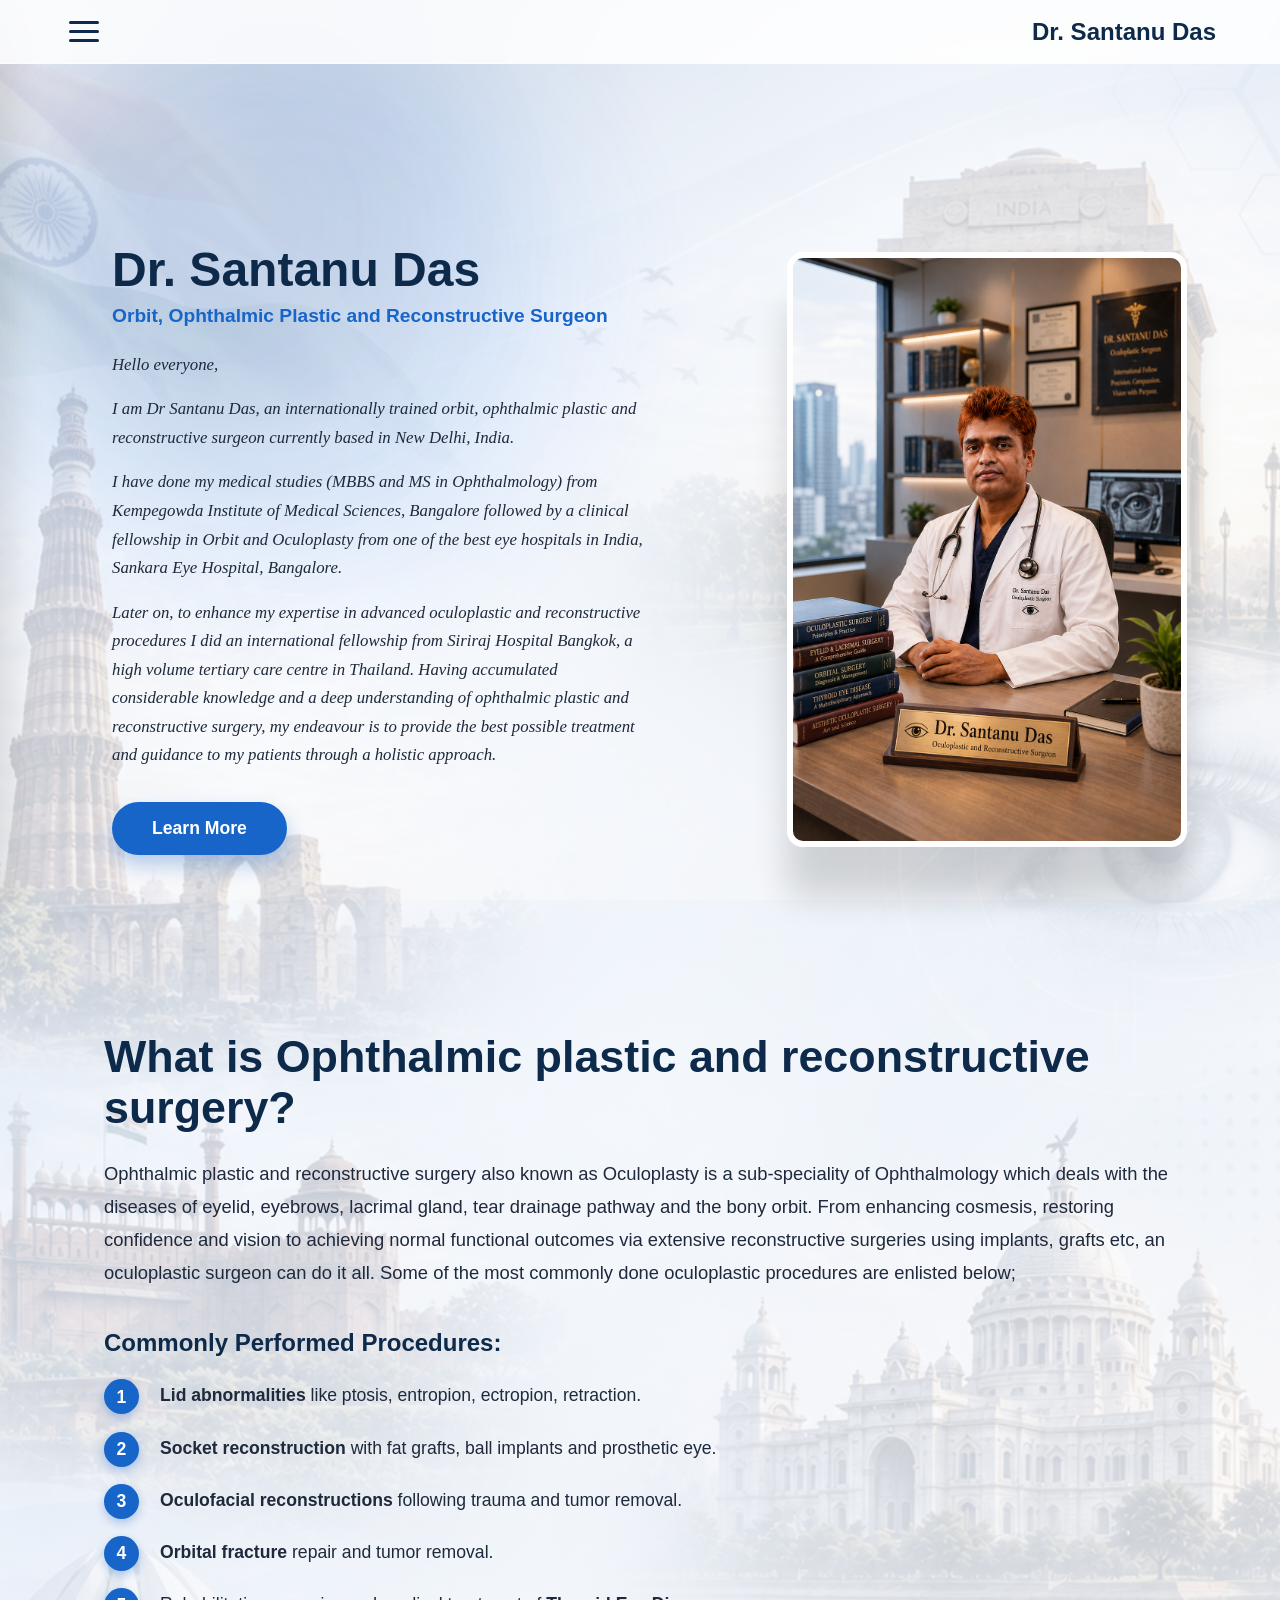
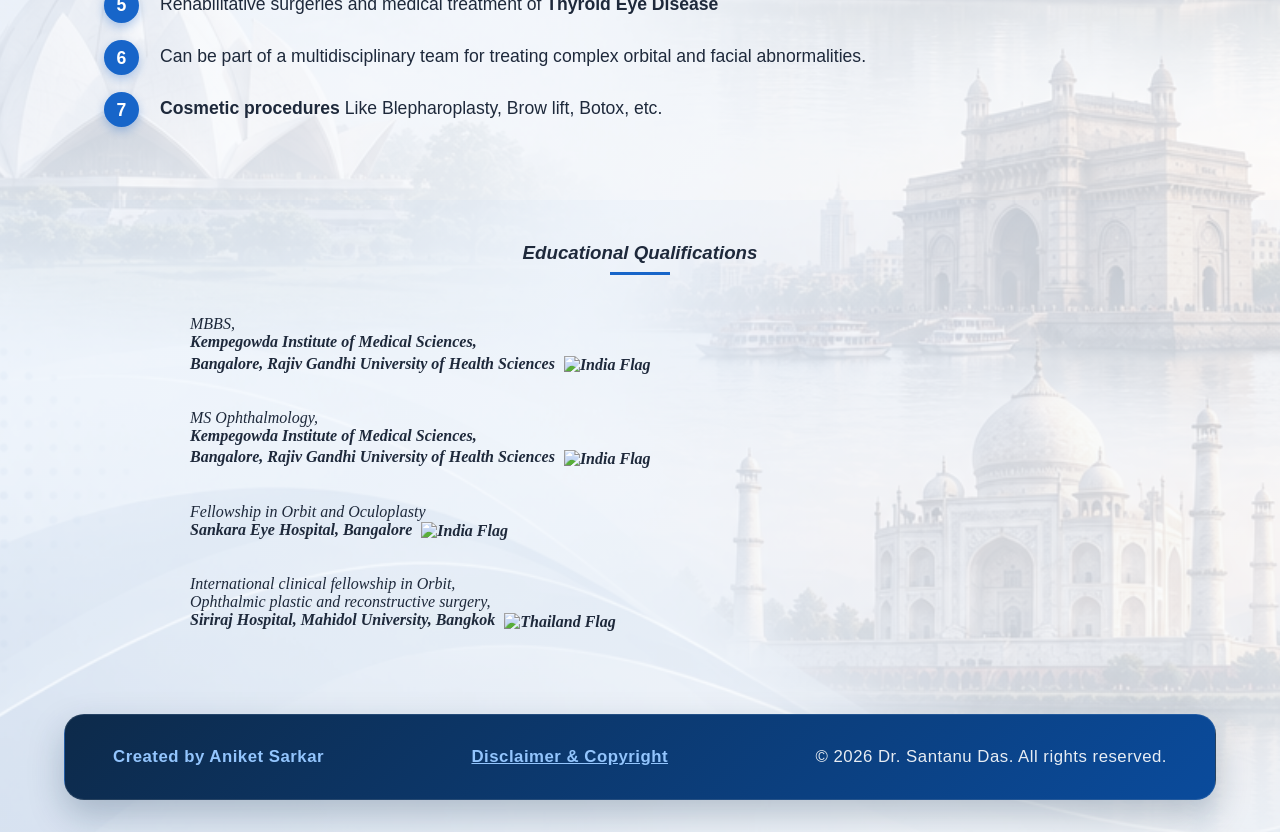
==== index.html @ 1ee0a28b "index.html" ====
<!DOCTYPE html>
<html lang="en">
<head>
    <meta charset="UTF-8">
    <meta name="viewport" content="width=device-width, initial-scale=1.0">
    <title>Dr. Santanu Das | Oculoplastic Surgeon</title>
    <link rel="stylesheet" href="style.css">

    <!-- Put your CSS here inside style tags -->
    <style>
        html {
            height: 100%;
        }

        body {
            min-height: 100%;
            margin: 0;
            position: relative;
        }

        .page-bg-overlay {
            position: absolute; /* Moves naturally with scroll */
            top: 0;
            left: 0;
            width: 100%;
            height: 100%; /* Matches the exact document height down to the footer */
            background-image: url('Images/BG 1.png');
            background-size: cover;       
            background-repeat: no-repeat;  
            background-position: top center;
            filter: grayscale(50%); 
            opacity: 0.25; 
            z-index: -999;
            pointer-events: none;
        }
    </style>
</head>
<body class="homepage">

    <!-- Full-Page Background Image Overlay -->
    <div class="page-bg-overlay"></div>

    <!-- Background Animation -->
    <div class="background-animation">
        <div class="bubble bubble-1"></div>
        <div class="bubble bubble-2"></div>
        <div class="bubble bubble-3"></div>
    </div>

    <!-- Header -->
    <header>
        <div class="menu-toggle" id="menu-toggle">
            <span class="bar"></span>
            <span class="bar"></span>
            <span class="bar"></span>
        </div>
        <a href="index.html" style="text-decoration: none;">
            <h1 class="logo">Dr. Santanu Das</h1>
        </a>
    </header>
    
   

    <!-- Left-Side Sliding Dropdown Menu with Patient Info Sub-menu -->
    <nav class="dropdown-menu-left" id="dropdown-menu">
        <ul class="menu-list">
            
            <li class="menu-item">
                <a href="index.html" class="menu-link" style="color: var(--secondary-color);">Home</a>
            </li>

            <li class="menu-item">
                <a href="profile.html#expertise" class="menu-link">Core Expertise</a>
            </li>

            <!-- NEW ACHIEVEMENTS MENU LINK -->
            <li class="menu-item">
                <a href="achievement.html" class="menu-link">Achievements & Awards</a>
            </li>

            <!-- Patient Information Accordion Tab inside Menu -->
            <li class="menu-item has-submenu">
                <div class="menu-link submenu-toggle" id="patient-info-toggle">Patient Information <span class="arrow">▼</span></div>
                <ul class="submenu" id="patient-info-submenu">
                    <li><a href="conditions-treatment.html#ptosis">Ptosis Management</a></li>
                    <li><a href="conditions-treatment.html#socket">Socket Reconstruction</a></li>
                    <li><a href="conditions-treatment.html#ectropion-entropion">Ectropion & Entropion</a></li>
                    <li><a href="conditions-treatment.html#aesthetics">Cosmetic Lid Procedures</a></li>
                    <li><a href="conditions-treatment.html#orbit">Orbit & Socket Problems</a></li>
                    <li><a href="conditions-treatment.html#thyroid">Thyroid Eye Disease</a></li>
                    <li><a href="conditions-treatment.html#tearduct">Epiphora (Watering)</a></li>
                    <li><a href="conditions-treatment.html#trauma">Oculofacial Trauma</a></li>
                    <li><a href="conditions-treatment.html#tumor">LID Disorders & Tumors</a></li>
                </ul>
            </li>
            
         
            
            <li class="menu-item">
                <a href="gallery.html" class="menu-link">Clinical Gallery</a>
            </li>
            
            <li class="menu-item">
                <a href="contact.html" class="menu-link">Contact</a>
            </li>

           

            
            
        </ul>
    </nav>

    <!-- Main Content -->
    <main id="main-content">
    <!-- 1. DOCTOR ABOUT & HERO (Text Left, Image Right) -->
    <section id="about" class="hero-section">
       <div class="hero-text-box" style="text-align: left;">
            <h2>Dr. Santanu Das</h2>
            <h3 class="subtitle" style="color: var(--secondary-color); font-weight: bold; font-size: 1.2rem; margin-bottom: 1.5rem;">
                Orbit, Ophthalmic Plastic and Reconstructive Surgeon
            </h3>
            <p class="edu-custom-font" style="margin-bottom: 1rem;">Hello everyone, </p>
            <p class="edu-custom-font" style="margin-bottom: 1rem;"> I am Dr Santanu Das, an internationally trained orbit, ophthalmic plastic and reconstructive surgeon currently based in New Delhi, India.</p>
            <p class="edu-custom-font" style="margin-bottom: 1rem;">I have done my medical studies (MBBS and MS in Ophthalmology) from Kempegowda Institute of Medical Sciences, Bangalore followed by a clinical fellowship in Orbit and Oculoplasty from one of the best eye hospitals in India, Sankara Eye Hospital, Bangalore.</p>
            <p class="edu-custom-font" style="margin-bottom: 2rem;">Later on, to enhance my expertise in advanced oculoplastic and reconstructive procedures I did an international fellowship from Siriraj Hospital Bangkok, a high volume tertiary care centre in Thailand. Having accumulated considerable knowledge and a deep understanding of ophthalmic plastic and reconstructive surgery, my endeavour is to provide the best possible treatment and guidance to my patients through a holistic approach.</p>
            <button class="animated-btn" onclick="document.getElementById('what-is-oculoplasty').scrollIntoView({behavior: 'smooth'})">Learn More</button>
        </div>

        <div class="hero-image-container">
            <div style="width: 100%; display: flex;        justify-content: center; align-items: center;">
                <img src="Images/santanu das 2.png" alt="Dr. Santanu Das" style="width: 100%; max-width: 400px; height: auto; display: block; border-radius: 16px; border: 6px solid #ffffff; box-shadow: 0 50px 35px rgba(0, 0, 0, 0.15);">
            </div>
        </div>
        </section>
    </div>
        
        

        <!-- 2. WHAT IS OCULOPLASTY? -->
        <section id="what-is-oculoplasty" style="padding: 4rem 5%; max-width: 1200px; margin: 0 auto;">
            <h2 class="section-title" style="text-align: left; margin-bottom: 1.5rem;">What is Ophthalmic plastic and reconstructive surgery?</h2>
            
            <p style="font-size: 1.15rem; line-height: 1.8; margin-bottom: 2.5rem;">
                Ophthalmic plastic and reconstructive surgery also known as Oculoplasty is a sub-speciality of Ophthalmology which deals with the diseases of eyelid, eyebrows, lacrimal gland, tear drainage pathway and the bony orbit. From enhancing cosmesis, restoring confidence and vision to achieving normal functional outcomes via extensive reconstructive surgeries using implants, grafts etc, an oculoplastic surgeon can do it all. Some of the most commonly done oculoplastic procedures are enlisted below;
            </p>

            <h3 style="font-size: 1.5rem; color: var(--primary-color); margin-bottom: 1.5rem;">Commonly Performed Procedures:</h3>
            
            <ul class="step-list">
                <li><strong>Lid abnormalities</strong> like ptosis, entropion, ectropion, retraction.</li>
                <li><strong>Socket reconstruction</strong> with fat grafts, ball implants and prosthetic eye.</li>
                <li><strong>Oculofacial reconstructions</strong> following trauma and tumor removal.</li>
                <li><strong>Orbital fracture</strong> repair and tumor removal.</li>
                <li>Rehabilitative surgeries and medical treatment of <strong>Thyroid Eye Disease</strong></li>
                <li>Can be part of a multidisciplinary team for treating complex orbital and facial abnormalities.</li>
                <li><strong>Cosmetic procedures</strong> Like Blepharoplasty, Brow lift, Botox, etc.</li>
            </ul>
        </section>

        <!-- 3. EDUCATIONAL QUALIFICATIONS -->

       <!-- Content here -->
      <section id="education-home" style="padding: 2rem 5% 5rem;">
            <div style="max-width: 900px; margin: 0 auto;">
                <h3 style="text-align: center; border-bottom: none; display: block; margin-bottom: 0.5rem; font-family: 'georgia', sans-serif; font-style: italic;">Educational Qualifications</h3>
                <div style="border-bottom: 3px solid var(--secondary-color); width: 60px; margin: 0 auto 2.5rem;"></div>
                
                <div style="display: flex; flex-direction: column; gap: 2rem;">
    
                <div class="edu-item edu-custom-font" style="margin-bottom: 0;">
                    <div>MBBS,</div>
                    <div style="font-weight: bold; margin-bottom: 0.2rem;">Kempegowda Institute of Medical Sciences,</div>
                    <div style="font-weight: bold; margin-bottom: 0.2rem;">Bangalore, Rajiv Gandhi University of Health Sciences <img src="https://flagcdn.com/24x18/in.png" alt="India Flag" style="vertical-align: middle; width: 20px; height: 15px; margin-left: 5px;"></div>
                </div>
                
                <div class="edu-item edu-custom-font" style="margin-bottom: 0;">
                    <div>MS Ophthalmology,</div>
                    <div style="font-weight: bold; margin-bottom: 0.2rem;">Kempegowda Institute of Medical Sciences,</div>
                    <div style="font-weight: bold; margin-bottom: 0.2rem;">Bangalore, Rajiv Gandhi University of Health Sciences <img src="https://flagcdn.com/24x18/in.png" alt="India Flag" style="vertical-align: middle; width: 20px; height: 15px; margin-left: 5px;"></div>
                </div>

                <div class="edu-item edu-custom-font" style="margin-bottom: 0;">
                    <div>Fellowship in Orbit and Oculoplasty</div>
                    <div style="font-weight: bold; margin-bottom: 0.2rem;">Sankara Eye Hospital, Bangalore <img src="https://flagcdn.com/24x18/in.png" alt="India Flag" style="vertical-align: middle; width: 20px; height: 15px; margin-left: 5px;"></div>
                </div>
                
                <div class="edu-item edu-custom-font" style="margin-bottom: 0;">
                    <div style="margin-bottom: 0;">International clinical fellowship in Orbit,</div>
                    <div style="margin-bottom: 0;">Ophthalmic plastic and reconstructive surgery,</div>
                    <div style="font-weight: bold; margin-bottom: 0.2rem;">Siriraj Hospital, Mahidol University, Bangkok <img src="https://flagcdn.com/24x18/th.png" alt="Thailand Flag" style="vertical-align: middle; width: 20px; height: 15px; margin-left: 5px;"></div>
                </div>

            </div>
            </div>
        </section>
</div>
        

    </main>

   <!-- FOOTER & COPYRIGHT -->
<footer class="main-footer">
    <p>&copy; 2026 Dr. Santanu Das. All rights reserved.</p>
    <p>
        <span id="disclaimer-link" class="footer-legal-link">Disclaimer & Copyright</span>
    </p>
    <p class="creator-credits">Created by Aniket Sarkar</p>
</footer>

<!-- DISCLAIMER & COPYRIGHT MODAL POPUP -->
<div id="legalModal" class="legal-modal">
    <div class="legal-modal-content">
        <span class="legal-close" id="legalClose">&times;</span>
        <h2>Disclaimer & Copyright Information</h2>
        
        <h3>Website Disclaimer</h3>
        <p>The content provided on this website—including all text, graphics, clinical images, and materials—is intended strictly for educational and informational purposes only and should not be construed as professional medical advice, diagnosis, or treatment.</p>
        <ul>
            <li><strong>Not Medical Advice:</strong> The information presented on this site is not a substitute for professional medical consultation, diagnosis, or treatment by a qualified healthcare provider.</li>
            <li><strong>No Doctor-Patient Relationship:</strong> Accessing, browsing, or interacting with the information on this website does not establish a physician-patient relationship between you and Dr. Santanu Das.</li>
            <li><strong>Professional Consultation:</strong> Always seek the direct advice of your physician, ophthalmologist, or qualified medical specialist regarding any questions or concerns you may have about a medical condition or procedural option.</li>
        </ul>

        <h3 style="margin-top: 1.5rem;">Copyright Notice</h3>
        <p>&copy; 2026 Dr. Santanu Das. All rights reserved.</p>
        <ul>
            <li><strong>Intellectual Property Rights:</strong> All content, website design, text, layout, clinical imagery, and visual media featured on this site are the exclusive property of Dr. Santanu Das unless otherwise stated.</li>
            <li><strong>Restricted Use:</strong> No part of this website, including its text, design elements, or medical case images, may be reproduced, distributed, modified, or transmitted in any form without prior express written permission.</li>
            <li><strong>Attribution:</strong> Web development and architecture created by Aniket Sarkar.</li>
        </ul>
    </div>
</div>
<script src="script.js"></script>
</body>
</html>
---- style.css ----
/* =========================================
   VARIABLES & RESETS
========================================= */
:root {
    --primary-color: #0d2a4a;
    --secondary-color: #1765c9; 
    --bg-light: #f3f4f6; 
    --text-dark: #1e293b;
    --text-muted: #64748b;
    --font-main: 'Segoe UI', Roboto, Helvetica, Arial, sans-serif;
}

* { margin: 0; padding: 0; box-sizing: border-box; }
html { overflow-x: hidden; scroll-behavior: smooth; font-size: 16px; }

/* =========================================
   CUSTOM BLUE CURSORS
========================================= */
body { 
    cursor: url('data:image/svg+xml;utf8,<svg xmlns="http://www.w3.org/2000/svg" width="24" height="24" viewBox="0 0 24 24"><path d="M4 2 L4 22 L11 15 L18 15 Z" fill="%231765c9" stroke="%23ffffff" stroke-width="1.5" stroke-linejoin="round"/></svg>'), auto; 
}

a, button, .menu-toggle, .submenu-toggle, .carousel-photo, .info-card { 
    cursor: url('data:image/svg+xml;utf8,<svg xmlns="http://www.w3.org/2000/svg" width="24" height="24" viewBox="0 0 24 24"><path d="M14.5 9.5V6a2.5 2.5 0 0 0-5 0v3.5a.5.5 0 0 1-1 0V5a2.5 2.5 0 0 0-5 0v10.5a6.5 6.5 0 0 0 13 0V9.5a.5.5 0 0 0-1 0z" fill="%231765c9" stroke="%23ffffff" stroke-width="1.5"/></svg>'), pointer; 
}

/* =========================================
   1. BASE BODY LAYER (Bottom Layer)
========================================= */
body { 
    overflow-x: hidden; 
    font-family: var(--font-main); 
    color: var(--text-dark); 
    background: linear-gradient(135deg, #f0f7ff 0%, #ffffff 100%); 
    display: flex; 
    flex-direction: column; 
    min-height: 100vh; 
}

/* =========================================
   2. GLOBAL DOCTOR WATERMARK (Middle Layer)
========================================= */
body:not(.homepage)::before {
    content: "";
    position: fixed; 
    top: -50%; left: -250px; width: 200%; height: 520%; 
    background-image: url('santanu-das.png'); 
    background-size: contain; 
    background-position: center; 
    background-repeat: no-repeat;
    opacity: 0.105; 
    z-index: -2; 
    pointer-events: none; 
    filter: grayscale(100%); 
}

/* =========================================
   3. BACKGROUND ANIMATION (Top Background Layer)
========================================= */
.background-animation { 
    position: fixed; 
    inset: 0; 
    z-index: -1; 
    pointer-events: none; 
}
.bubble { position: absolute; border-radius: 50%; filter: blur(70px); opacity: 0.8; }
.bubble-1 { width: 45vw; height: 45vw; background: rgba(59, 130, 246, 0.15); animation: float1 25s infinite ease-in-out; }
.bubble-2 { width: 35vw; height: 35vw; background: rgba(13, 42, 74, 0.12); animation: float2 28s infinite ease-in-out; }
@keyframes float1 { 0%, 100% { transform: translate(-10vw, 10vh); } 50% { transform: translate(60vw, 50vh); } }
@keyframes float2 { 0%, 100% { transform: translate(80vw, -10vh); } 50% { transform: translate(20vw, 40vh); } }

/* =========================================
   HEADER & NAVIGATION TOGGLE
========================================= */
header { 
    position: fixed; top: 0; width: 100%; padding: 1rem 5%; 
    display: flex; justify-content: space-between; align-items: center; 
    z-index: 2000;
    background: rgba(255,255,255,0.85); backdrop-filter: blur(10px); 
    border-bottom: 1px solid rgba(255,255,255,0.5);
}
.logo { font-size: clamp(1.2rem, 3vw, 1.5rem); color: var(--primary-color); font-weight: 800; }
.menu-toggle { display: flex; flex-direction: column; gap: 6px; cursor: pointer; padding: 5px; }
.menu-toggle .bar { width: 30px; height: 3px; background: var(--primary-color); transition: 0.4s; border-radius: 3px; }
.menu-toggle.active .bar:nth-child(1) { transform: translateY(9px) rotate(45deg); }
.menu-toggle.active .bar:nth-child(2) { opacity: 0; }
.menu-toggle.active .bar:nth-child(3) { transform: translateY(-9px) rotate(-45deg); }

/* =========================================
   LEFT-SIDE SLIDING MENU BAR & ACCORDION
========================================= */
.dropdown-menu-left {
    position: fixed; top: 0; left: 0; width: 100%; max-width: 350px; height: 100vh; overflow-y: auto;
    background: rgba(255, 255, 255, 0.98); backdrop-filter: blur(20px); -webkit-backdrop-filter: blur(20px);
    border-right: 1px solid rgba(0,0,0,0.05); box-shadow: 15px 0 30px rgba(0,0,0,0.1);
    z-index: 1999; padding: 100px 2rem 3rem; transform: translateX(-100%); transition: transform 0.5s cubic-bezier(0.4, 0, 0.2, 1);
}
.dropdown-menu-left.active { transform: translateX(0); }
.menu-list { list-style: none; display: flex; flex-direction: column; gap: 0.5rem; justify-content: flex-start; }
.menu-item { text-align: left; padding: 0.8rem 1rem; border-radius: 10px; transition: background 0.3s; flex: none !important; }
.menu-item:hover { background: rgba(23, 101, 201, 0.05); }
.menu-link { display: block; text-decoration: none; font-size: 1.3rem; font-weight: bold; color: var(--primary-color); margin-bottom: 0.3rem; transition: color 0.3s; cursor: pointer; }
.menu-link:hover { color: var(--secondary-color); }

.has-submenu { position: relative; }
.submenu-toggle { display: flex; align-items: center; justify-content: space-between; width: 100%; }
.submenu-toggle .arrow { font-size: 0.8rem; transition: transform 0.3s; }
.submenu-toggle.open .arrow { transform: rotate(180deg); }

.submenu { list-style: none; max-height: 0; overflow: hidden; opacity: 0; transition: all 0.4s ease-in-out; background: rgba(23, 101, 201, 0.04); border-radius: 8px; margin-top: 0; }
.submenu.open { max-height: 500px; opacity: 1; margin-top: 0.8rem; padding: 0.8rem 1rem; }
.submenu li { margin-bottom: 0.6rem; }
.submenu li:last-child { margin-bottom: 0; }
.submenu a { text-decoration: none; color: var(--text-dark); font-size: 0.95rem; font-weight: 600; transition: color 0.3s; display: block; padding: 4px 0; }
.submenu a:hover { color: var(--secondary-color); padding-left: 5px; }

/* =========================================
   MAIN CONTENT & LAYOUT
========================================= */
main { 
    padding-top: 100px; 
    transition: transform 0.5s cubic-bezier(0.4, 0, 0.2, 1); 
    flex-grow: 1; 
}
.section-title { text-align: center; font-size: 2.8rem; color: var(--primary-color); margin-bottom: 3rem; }

.animated-btn { 
    background: var(--secondary-color); color: white; border: none; padding: 1rem 2.5rem; font-size: 1.1rem; border-radius: 50px; 
    transition: all 0.3s; font-weight: bold; box-shadow: 0 10px 20px rgba(23, 101, 201, 0.3); display: inline-block; text-decoration: none; text-align: center;
}
.animated-btn:hover { background: var(--primary-color); transform: translateY(-3px); }

/* =========================================
   CREATIVE HERO SECTION (Text Left in Box, Image Right)
========================================= */
.hero-section { 
    position: relative; 
    display: flex; align-items: center; justify-content: space-between;
    padding: 6rem 5% 4rem; gap: 4rem; min-height: 80vh; max-width: 1400px; margin: 0 auto;
}

.hero-text-box {
    width: 55%; 
    position: relative; 
    z-index: 2;
    background: transparent;      /* Removes the white background */
    backdrop-filter: none;        /* Removes the blur */
    -webkit-backdrop-filter: none;
    border: none;                 /* Removes the border outline */
    box-shadow: none;             /* Removes the drop shadow */
    padding: 3rem;
}

.hero-image-container { width: 40%; position: relative; z-index: 2; display: flex; justify-content: center; }
.creative-frame { position: relative; width: 100%; max-width: 420px; height: 480px; display: flex; align-items: flex-end; justify-content: center; }
.bg-shape { position: absolute; border-radius: 40% 60% 70% 30% / 40% 50% 60% 50%; animation: morphing 10s ease-in-out infinite, organicFloat 6s ease-in-out infinite; z-index: 1; }
.shape-primary { width: 100%; height: 90%; background: linear-gradient(135deg, var(--secondary-color), #0a4b9c); bottom: 0; left: 0; opacity: 0.15; }
.shape-secondary { width: 80%; height: 80%; border: 3px solid var(--secondary-color); bottom: 5%; right: -5%; animation-delay: -2s; opacity: 0.3; }

.hero-portrait-layered { 
    position: relative; z-index: 2; width: 85%; height: 90%; object-fit: cover; 
    border-radius: 40px; border: 5px solid rgba(255, 255, 255, 0.9); 
    box-shadow: 0 20px 40px rgba(0,0,0,0.15); animation: organicFloat 6s ease-in-out infinite; animation-delay: -1s;
}

@keyframes morphing { 0% { border-radius: 40% 60% 70% 30% / 40% 50% 60% 50%; } 50% { border-radius: 60% 40% 30% 70% / 60% 30% 70% 40%; } 100% { border-radius: 40% 60% 70% 30% / 40% 50% 60% 50%; } }
@keyframes organicFloat { 0%, 100% { transform: translateY(0); } 50% { transform: translateY(-15px); } }

.hero-text-box h2 { font-size: 3rem; color: var(--primary-color); margin-bottom: 0.5rem; line-height: 1.1; }
.subtitle { color: var(--text-muted); font-size: 1.3rem; margin-bottom: 1.5rem; font-weight: normal; }
.hero-text-box p { font-size: 1.05rem; margin-bottom: 1.2rem; line-height: 1.7; }

/* =========================================
   GENERIC SECTIONS & RECTANGULAR CARD
========================================= */
.glass-card { 
    background: rgba(255, 255, 255, 0.85); 
    backdrop-filter: blur(12px); 
    padding: 3.5rem; 
    border-radius: 30px; 
    border: 1px solid rgba(255, 255, 255, 0.6); 
    box-shadow: 0 20px 40px rgba(13, 42, 74, 0.08); 
    text-align: left; 
    
}
.glass-card h3 { 
    font-size: 1.8rem; 
    color: var(--primary-color); 
    margin-bottom: 1.5rem; 
    border-bottom: 2px solid var(--secondary-color); 
    padding-bottom: 0.5rem; 
    display: inline-block;
    translate: translatex(-15px);
    
}

.education-card-box {
    transform: translateX(-150px); /* Keeps it shifted left */
    background: transparent;      /* Removes the white background entirely */
    backdrop-filter: none;        /* Removes the blur effect */
    -webkit-backdrop-filter: none;
    border: none;                 /* Removes the outline border */
    box-shadow: none;             /* Removes the shadow if you want it entirely flat and clear */
}

.main-content-box {
    transform: translateX(30px); /* Keeps it shifted left */
    background: transparent;      /* Removes the white background entirely */
    backdrop-filter: none;        /* Removes the blur effect */
    -webkit-backdrop-filter: none;
    border: none;                 /* Removes the outline border */
    box-shadow: none;             /* Removes the shadow if you want it entirely flat and clear */
}

/* =========================================
   EDITORIAL SERIF ITALIC (Education Card Style)
========================================= */
.edu-custom-font {
    font-family: 'Georgia', 'Times New Roman', serif;
    font-style: italic;
    color: var(--text-dark);
}

.edu-item { margin-bottom: 1.5rem; }

.condition-section { padding: 4rem 5%; border-bottom: 1px solid rgba(0,0,0,0.05); }
.step-list { list-style: none; counter-reset: step-counter; }
.step-list li { position: relative; padding-left: 3.5rem; margin-bottom: 1.5rem; font-size: 1.1rem; line-height: 1.6; }
.step-list li::before { content: counter(step-counter); counter-increment: step-counter; position: absolute; left: 0; top: -2px; width: 35px; height: 35px; background-color: var(--secondary-color); color: white; border-radius: 50%; display: flex; align-items: center; justify-content: center; font-weight: bold; box-shadow: 0 4px 10px rgba(23, 101, 201, 0.3); }

/* =========================================
   GRID PANELS (Info, Media, Gallery) - Hover Effect
========================================= */
.centered-section { text-align: center; padding: 5rem 5%; }
.grid-container { display: grid; grid-template-columns: repeat(auto-fit, minmax(320px, 1fr)); gap: 2.5rem; text-align: left; max-width: 1400px; margin: 0 auto; }

.info-card { 
    background: white; 
    padding: 2.5rem; 
    border-radius: 15px; 
    text-decoration: none; 
    color: inherit; 
    box-shadow: 0 10px 20px rgba(0,0,0,0.05); 
    transition: all 0.3s cubic-bezier(0.4, 0, 0.2, 1); 
    display: block; 
    border: 1px solid rgba(0,0,0,0.05); 
}
.info-card:hover { 
    transform: translateY(-10px); 
    background-color: var(--secondary-color); 
    border-color: var(--secondary-color);
    box-shadow: 0 15px 30px rgba(23, 101, 201, 0.3);
}
.info-card:hover h3,
.info-card:hover h4 { color: #ffffff !important; }
.info-card:hover p { color: rgba(255, 255, 255, 0.9); }

.info-card h3 { color: var(--secondary-color); margin-bottom: 1rem; font-size: 1.4rem; transition: color 0.3s; }
.info-card h4 { color: var(--secondary-color); margin-bottom: 0.75rem; font-size: 1.3rem; transition: color 0.3s; }
.info-card p { font-size: 1.1rem; line-height: 1.6; transition: color 0.3s; }

/* =========================================
   PREMIUM BOXED FOOTER & COPYRIGHT
========================================= */
.main-footer {
    background: linear-gradient(135deg, var(--primary-color), #0a4b9c); 
    color: rgba(255, 255, 255, 0.9); 
    padding: 2rem 3rem;
    max-width: 1200px;
    width: 90%;
    margin: auto auto 2rem auto; 
    border-radius: 20px;
    box-shadow: 0 15px 35px rgba(13, 42, 74, 0.25);
    border: 1px solid rgba(255, 255, 255, 0.1);
    position: relative;
    z-index: 10; 
    display: flex;
    flex-direction: row-reverse; 
    justify-content: space-between;
    align-items: center;
    flex-wrap: wrap; 
    gap: 1.5rem;
}
.main-footer p { font-size: 1.05rem; margin-bottom: 0; letter-spacing: 0.5px; }
.creator-credits { color: #93c5fd; font-weight: 700; }

/* =========================================
   MEDIA QUERIES (TABLETS & MOBILE)
========================================= */
@media (max-width: 1024px) {
    .hero-section { flex-direction: column-reverse; text-align: center; gap: 2rem; padding-top: 4rem; justify-content: center; min-height: auto; }
    .hero-image-container, .hero-text-box { width: 100%; }
    .hero-text-box { text-align: center !important; }
}

@media (max-width: 768px) {
    .section-title { font-size: 2.2rem; }
    .hero-text-box h2 { font-size: 2.2rem; }
    .subtitle { font-size: 1.1rem; }
    .dropdown-menu-left { padding-top: 90px; }
    .creative-frame { height: 380px; max-width: 300px; margin: 0 auto; }
    .glass-card, .hero-text-box { padding: 2rem; }
    .main-footer { flex-direction: column; text-align: center; padding: 2rem 1.5rem; margin: auto 5% 1.5rem 5%; border-radius: 15px; }
    
    /* ADD THIS LINE HERE TO RESET SHIFTS ON MOBILE */
    .education-card-box, .main-content-box { transform: translateX(0); }
}

/* Prevent sliding menu flash on page load/save */
.dropdown-menu-left {
    display: block !important;
    visibility: visible;
}

/* =========================================
   PURE IMAGE CAROUSEL STYLES
========================================= */
.pure-image-carousel {
    position: relative;
    width: 100%;
    height: 100%;
    overflow: hidden;
}

.pure-image-carousel .carousel-slide {
    position: absolute;
    top: 0;
    left: 0;
    width: 100%;
    height: 100%;
    opacity: 0;
    transition: opacity 1s ease-in-out;
}

.pure-image-carousel .carousel-slide.active {
    opacity: 1;
    z-index: 2;
}

.pure-image-carousel .carousel-slide img {
    width: 100%;
    height: 100%;
    object-fit: cover;
}

.image-popup-tag {
    position: absolute;
    bottom: 10px;
    right: 10px;
    background: rgba(13, 42, 74, 0.75);
    color: white;
    padding: 3px 10px;
    border-radius: 12px;
    font-size: 0.75rem;
    pointer-events: none;
    z-index: 3;
    backdrop-filter: blur(4px);
}

/* Footer Legal Link Style */
.footer-legal-link {
    color: #93c5fd;
    text-decoration: underline;
    cursor: pointer;
    font-weight: 600;
    transition: color 0.3s;
}
.footer-legal-link:hover {
    color: #ffffff;
}

/* Legal Modal Popup Styles */
.legal-modal {
    display: none;
    position: fixed;
    z-index: 3000;
    left: 0;
    top: 0;
    width: 100%;
    height: 100%;
    background-color: rgba(0, 0, 0, 0.75);
    backdrop-filter: blur(6px);
    align-items: center;
    justify-content: center;
    padding: 20px;
}

.legal-modal-content {
    background: #ffffff;
    color: var(--text-dark, #1e293b);
    padding: 2.5rem;
    border-radius: 20px;
    max-width: 700px;
    width: 100%;
    max-height: 85vh;
    overflow-y: auto;
    position: relative;
    box-shadow: 0 25px 50px rgba(0, 0, 0, 0.3);
    text-align: left;
}

.legal-modal-content h2 {
    color: var(--primary-color);
    font-size: 1.8rem;
    margin-bottom: 1rem;
}

.legal-modal-content h3 {
    color: var(--secondary-color);
    font-size: 1.2rem;
    margin-top: 1rem;
    margin-bottom: 0.5rem;
}

.legal-modal-content p, .legal-modal-content li {
    font-size: 0.95rem;
    line-height: 1.6;
    margin-bottom: 0.5rem;
}

.legal-modal-content ul {
    padding-left: 1.5rem;
    margin-bottom: 1rem;
}

.legal-close {
    position: absolute;
    top: 15px;
    right: 20px;
    color: #64748b;
    font-size: 32px;
    font-weight: bold;
    cursor: pointer;
    transition: color 0.3s;
}

.legal-close:hover {
    color: var(--primary-color);
}
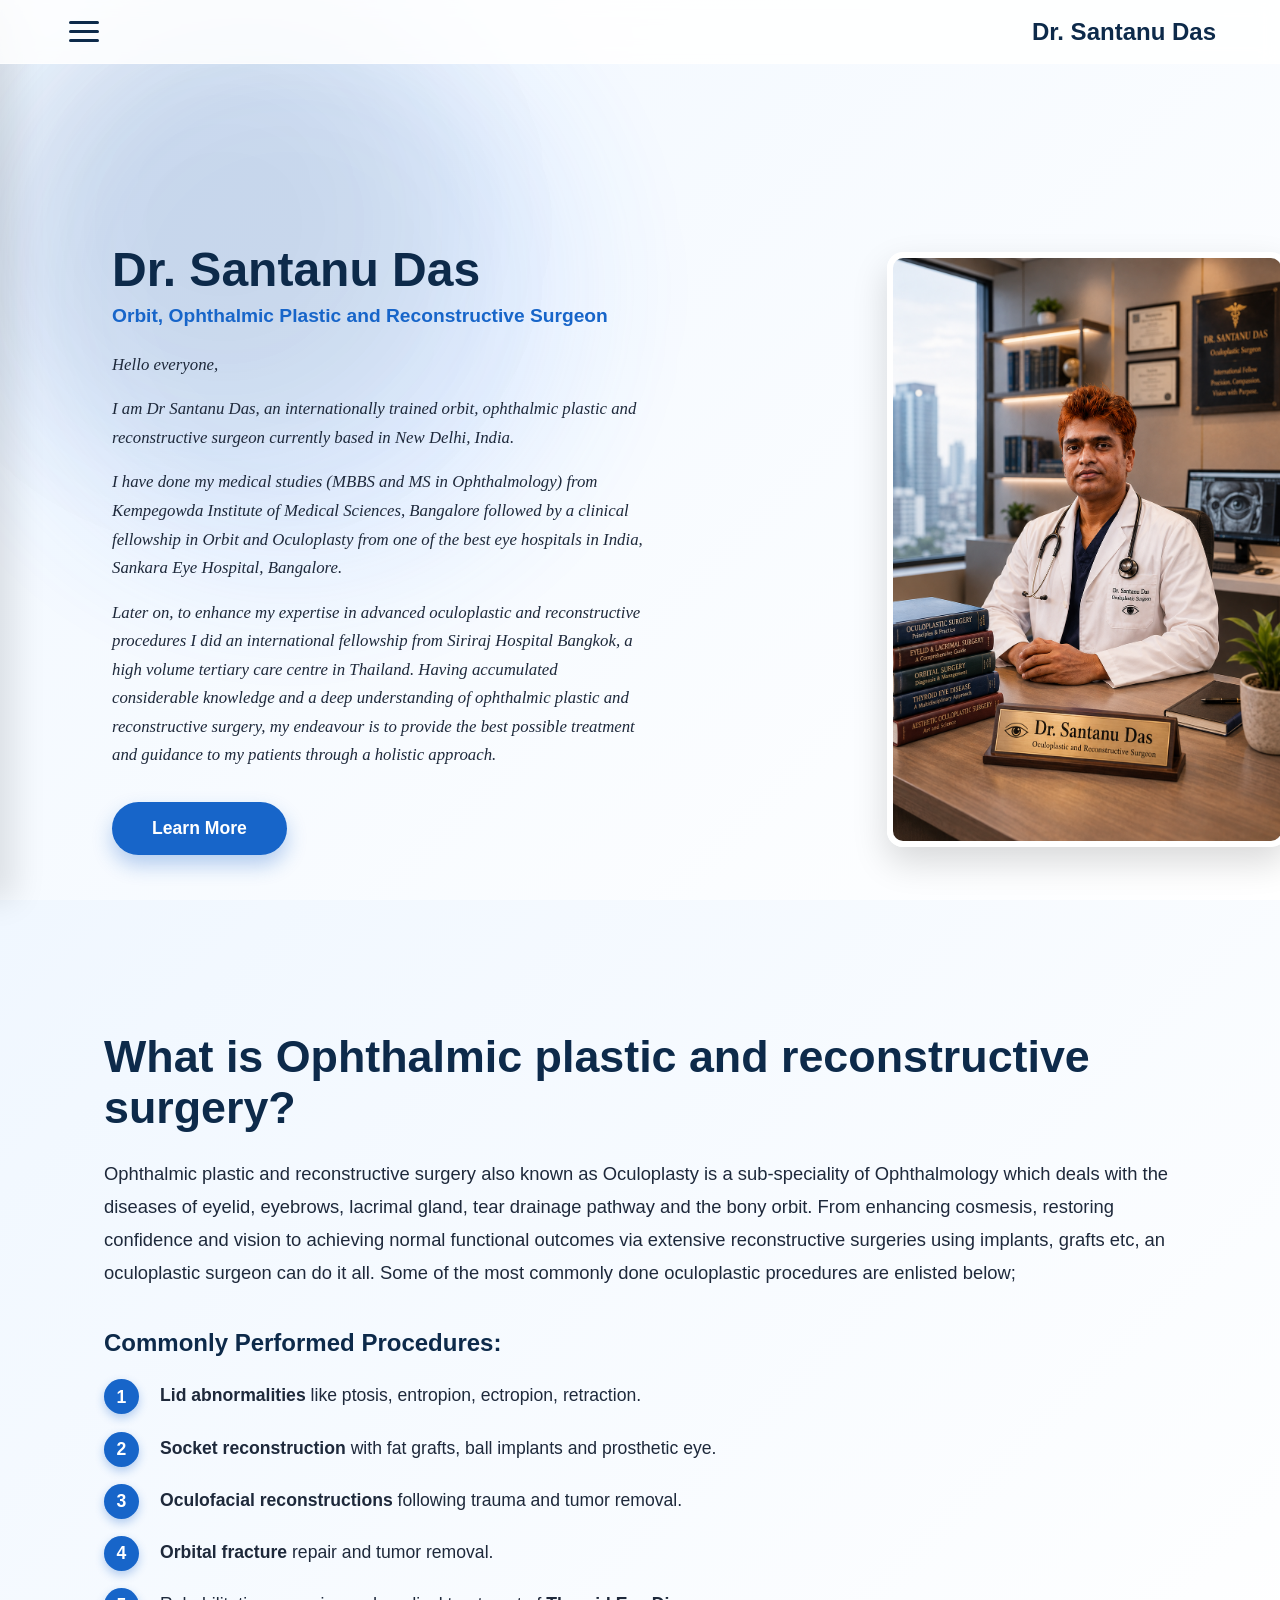
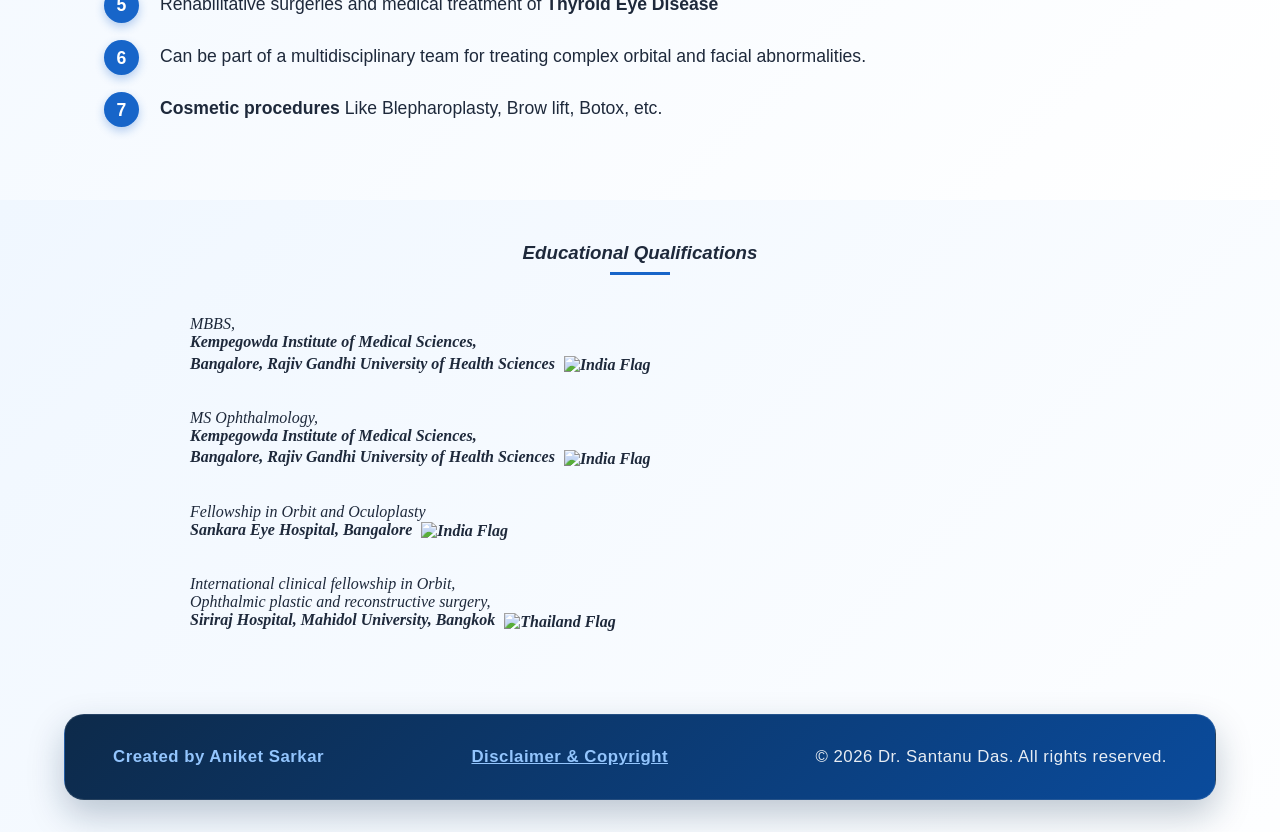
==== commit 9b1e63a4: "index.html" ====
--- a/index.html
+++ b/index.html
@@ -24,7 +24,7 @@
             left: 0;
             width: 100%;
             height: 100%; /* Matches the exact document height down to the footer */
-            background-image: url('Images/BG 1.png');
+            background-image: url('images/BG\ 1.png');
             background-size: cover;       
             background-repeat: no-repeat;  
             background-position: top center;
@@ -81,16 +81,16 @@
             <!-- Patient Information Accordion Tab inside Menu -->
             <li class="menu-item has-submenu">
                 <div class="menu-link submenu-toggle" id="patient-info-toggle">Patient Information <span class="arrow">▼</span></div>
-                <ul class="submenu" id="patient-info-submenu">
-                    <li><a href="conditions-treatment.html#ptosis">Ptosis Management</a></li>
+                 <ul class="submenu" id="patient-info-submenu">
+                   <li><a href="conditions-treatment.html#ptosis">Ptosis Management</a></li>
                     <li><a href="conditions-treatment.html#socket">Socket Reconstruction</a></li>
                     <li><a href="conditions-treatment.html#ectropion-entropion">Ectropion & Entropion</a></li>
-                    <li><a href="conditions-treatment.html#aesthetics">Cosmetic Lid Procedures</a></li>
-                    <li><a href="conditions-treatment.html#orbit">Orbit & Socket Problems</a></li>
-                    <li><a href="conditions-treatment.html#thyroid">Thyroid Eye Disease</a></li>
+                    <li><a href="conditions-treatment.html#aesthetics">Blepharoplasty</a></li>
+                    <li><a href="conditions-treatment.html#orbit">Thyroid Eye Disease</a></li>
                     <li><a href="conditions-treatment.html#tearduct">Epiphora (Watering)</a></li>
                     <li><a href="conditions-treatment.html#trauma">Oculofacial Trauma</a></li>
                     <li><a href="conditions-treatment.html#tumor">LID Disorders & Tumors</a></li>
+                    <li><a href="conditions-treatment.html#tumor">Orbital tumors</a></li>
                 </ul>
             </li>
             
@@ -127,11 +127,11 @@
             <button class="animated-btn" onclick="document.getElementById('what-is-oculoplasty').scrollIntoView({behavior: 'smooth'})">Learn More</button>
         </div>
 
-        <div class="hero-image-container">
-            <div style="width: 100%; display: flex;        justify-content: center; align-items: center;">
-                <img src="Images/santanu das 2.png" alt="Dr. Santanu Das" style="width: 100%; max-width: 400px; height: auto; display: block; border-radius: 16px; border: 6px solid #ffffff; box-shadow: 0 50px 35px rgba(0, 0, 0, 0.15);">
+         <div class="hero-image-container">
+            <div style="width: 100%; display: flex; justify-content: center; align-items: center;">
+                <img src="Images/santanu das 2.png" alt="Dr. Santanu Das" style="width: 100%; max-width: 400px; height: auto; display: block; border-radius: 16px; border: 6px solid #ffffff; box-shadow: 0 15px 35px rgba(0, 0, 0, 0.15); position: relative; left: 100px;">
             </div>
-        </div>
+         </div>
         </section>
     </div>
         
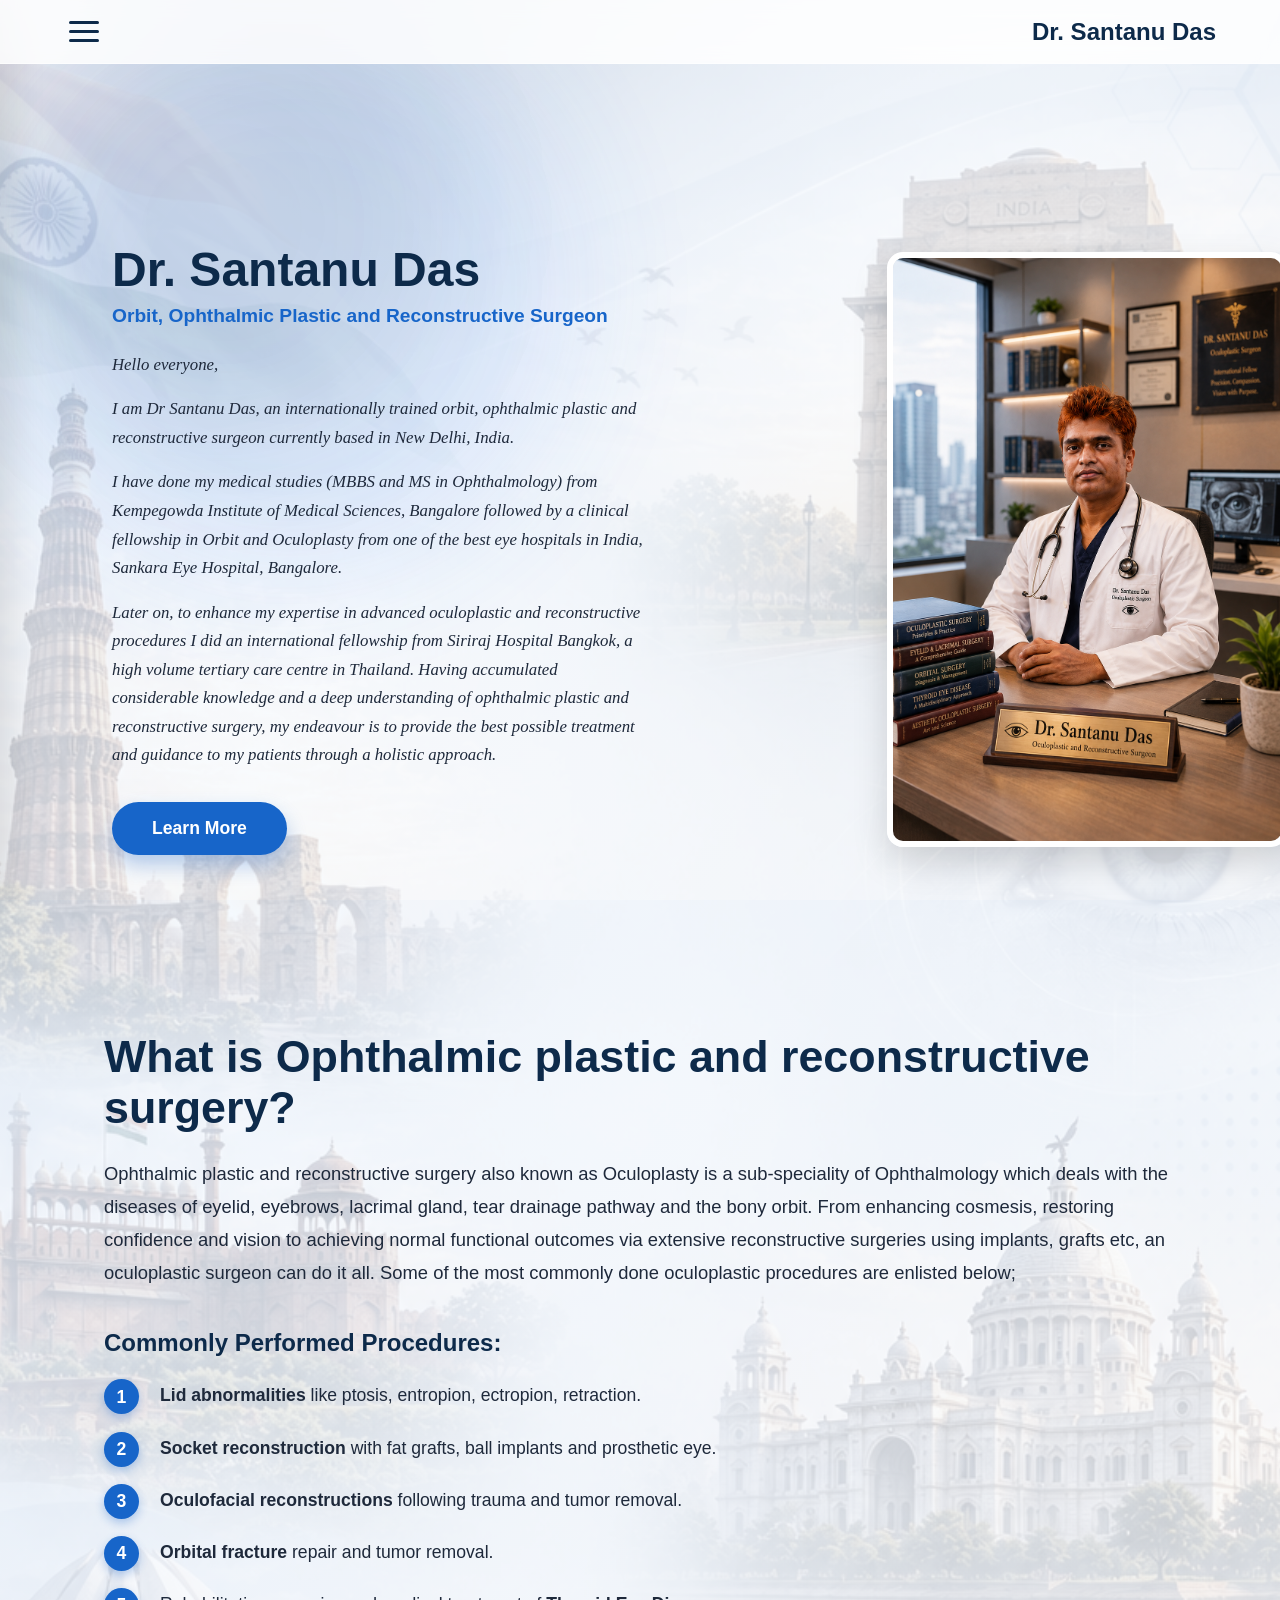
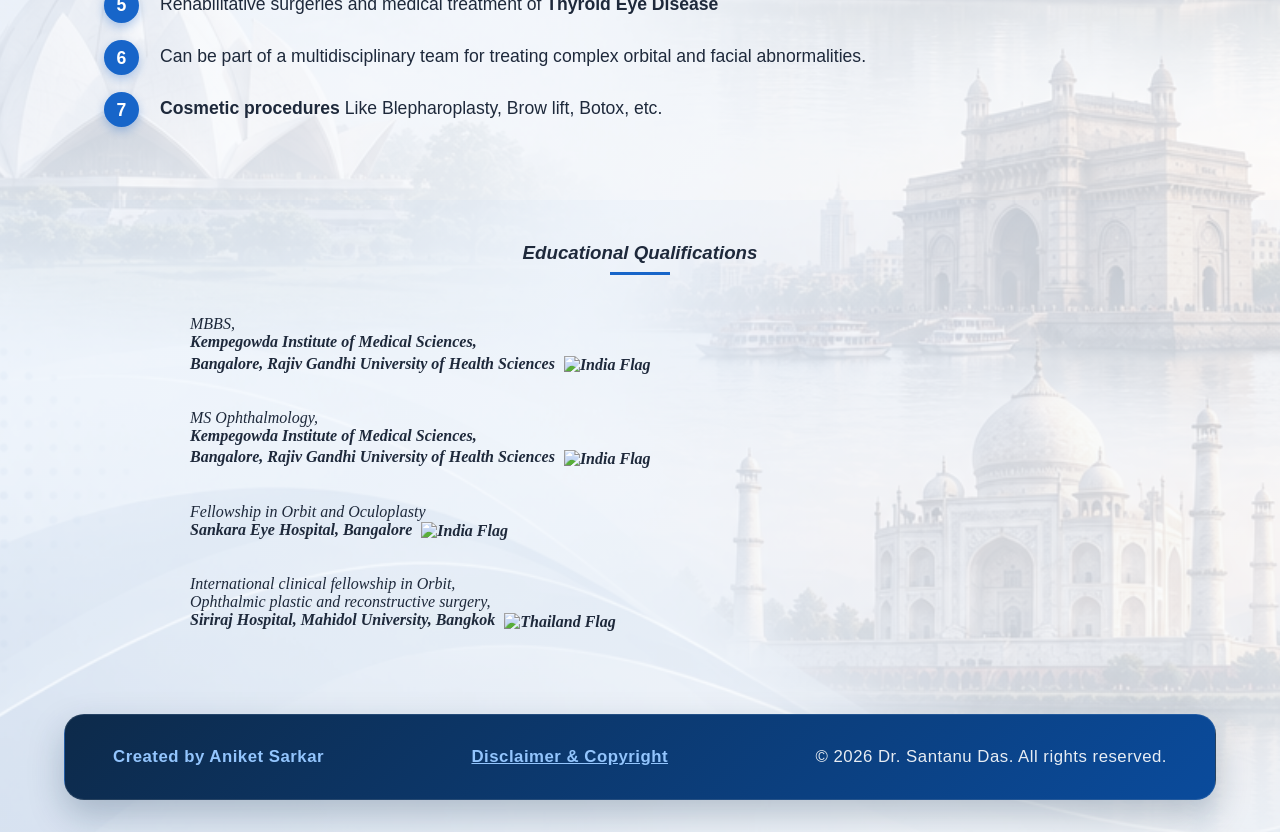
==== commit 58754056: "index.html" ====
--- a/index.html
+++ b/index.html
@@ -24,7 +24,7 @@
             left: 0;
             width: 100%;
             height: 100%; /* Matches the exact document height down to the footer */
-            background-image: url('images/BG\ 1.png');
+            background-image: url('Images/BG\ 1.png');
             background-size: cover;       
             background-repeat: no-repeat;  
             background-position: top center;
--- a/style.css
+++ b/style.css
@@ -35,6 +35,10 @@
     display: flex; 
     flex-direction: column; 
     min-height: 100vh; 
+    -webkit-user-select: none;
+    -moz-user-select: none;
+    -ms-user-select: none;
+    user-select: none;
 }
 
 /* =========================================
@@ -258,6 +262,13 @@
 .info-card h3 { color: var(--secondary-color); margin-bottom: 1rem; font-size: 1.4rem; transition: color 0.3s; }
 .info-card h4 { color: var(--secondary-color); margin-bottom: 0.75rem; font-size: 1.3rem; transition: color 0.3s; }
 .info-card p { font-size: 1.1rem; line-height: 1.6; transition: color 0.3s; }
+
+/* Image Protection Safeguards */
+img {
+    -webkit-user-select: none;
+    user-select: none;
+    -webkit-user-drag: none;
+}
 
 /* =========================================
    PREMIUM BOXED FOOTER & COPYRIGHT
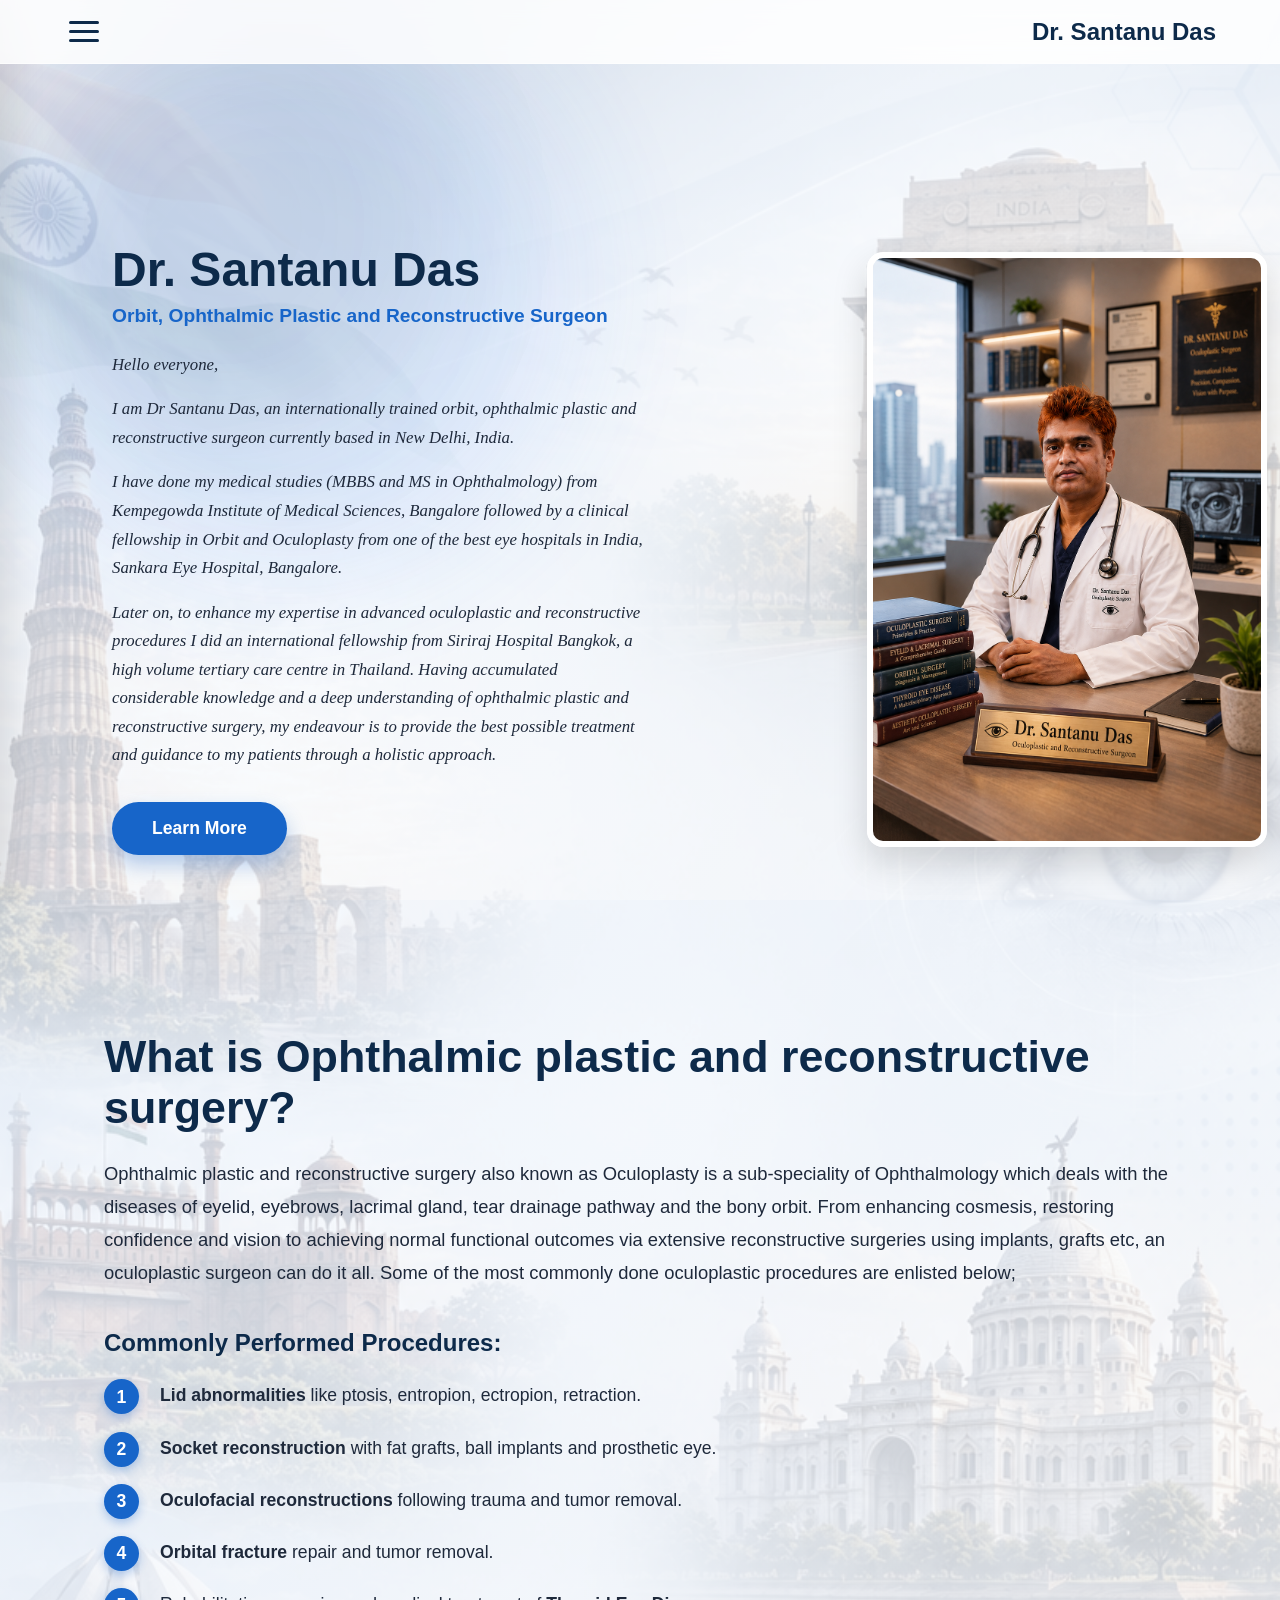
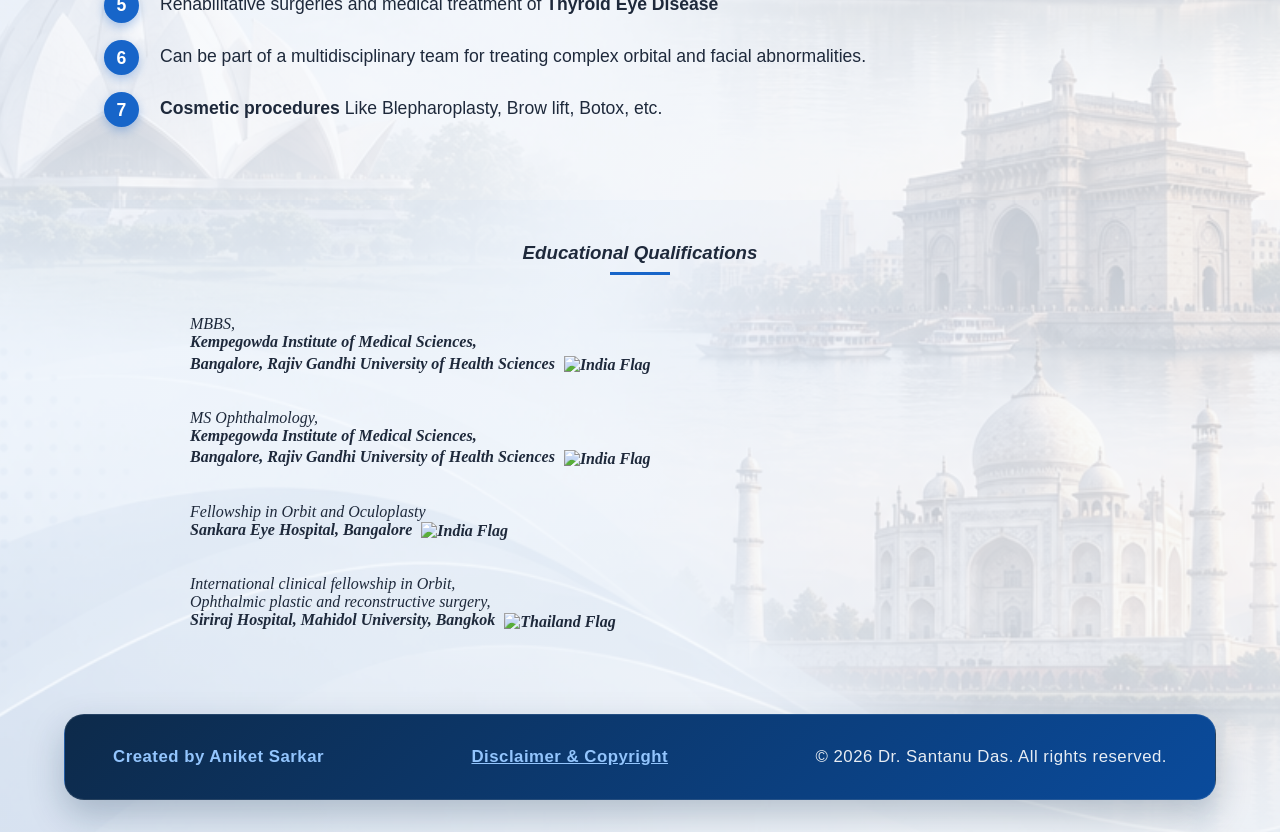
==== commit 875df3d5: "index.html" ====
--- a/index.html
+++ b/index.html
@@ -129,7 +129,7 @@
 
          <div class="hero-image-container">
             <div style="width: 100%; display: flex; justify-content: center; align-items: center;">
-                <img src="Images/santanu das 2.png" alt="Dr. Santanu Das" style="width: 100%; max-width: 400px; height: auto; display: block; border-radius: 16px; border: 6px solid #ffffff; box-shadow: 0 15px 35px rgba(0, 0, 0, 0.15); position: relative; left: 100px;">
+                <img src="Images/santanu das 2.png" alt="Dr. Santanu Das" style="width: 100%; max-width: 400px; height: auto; display: block; border-radius: 16px; border: 6px solid #ffffff; box-shadow: 0 15px 35px rgba(0, 0, 0, 0.15); position: relative; left: 80px;">
             </div>
          </div>
         </section>
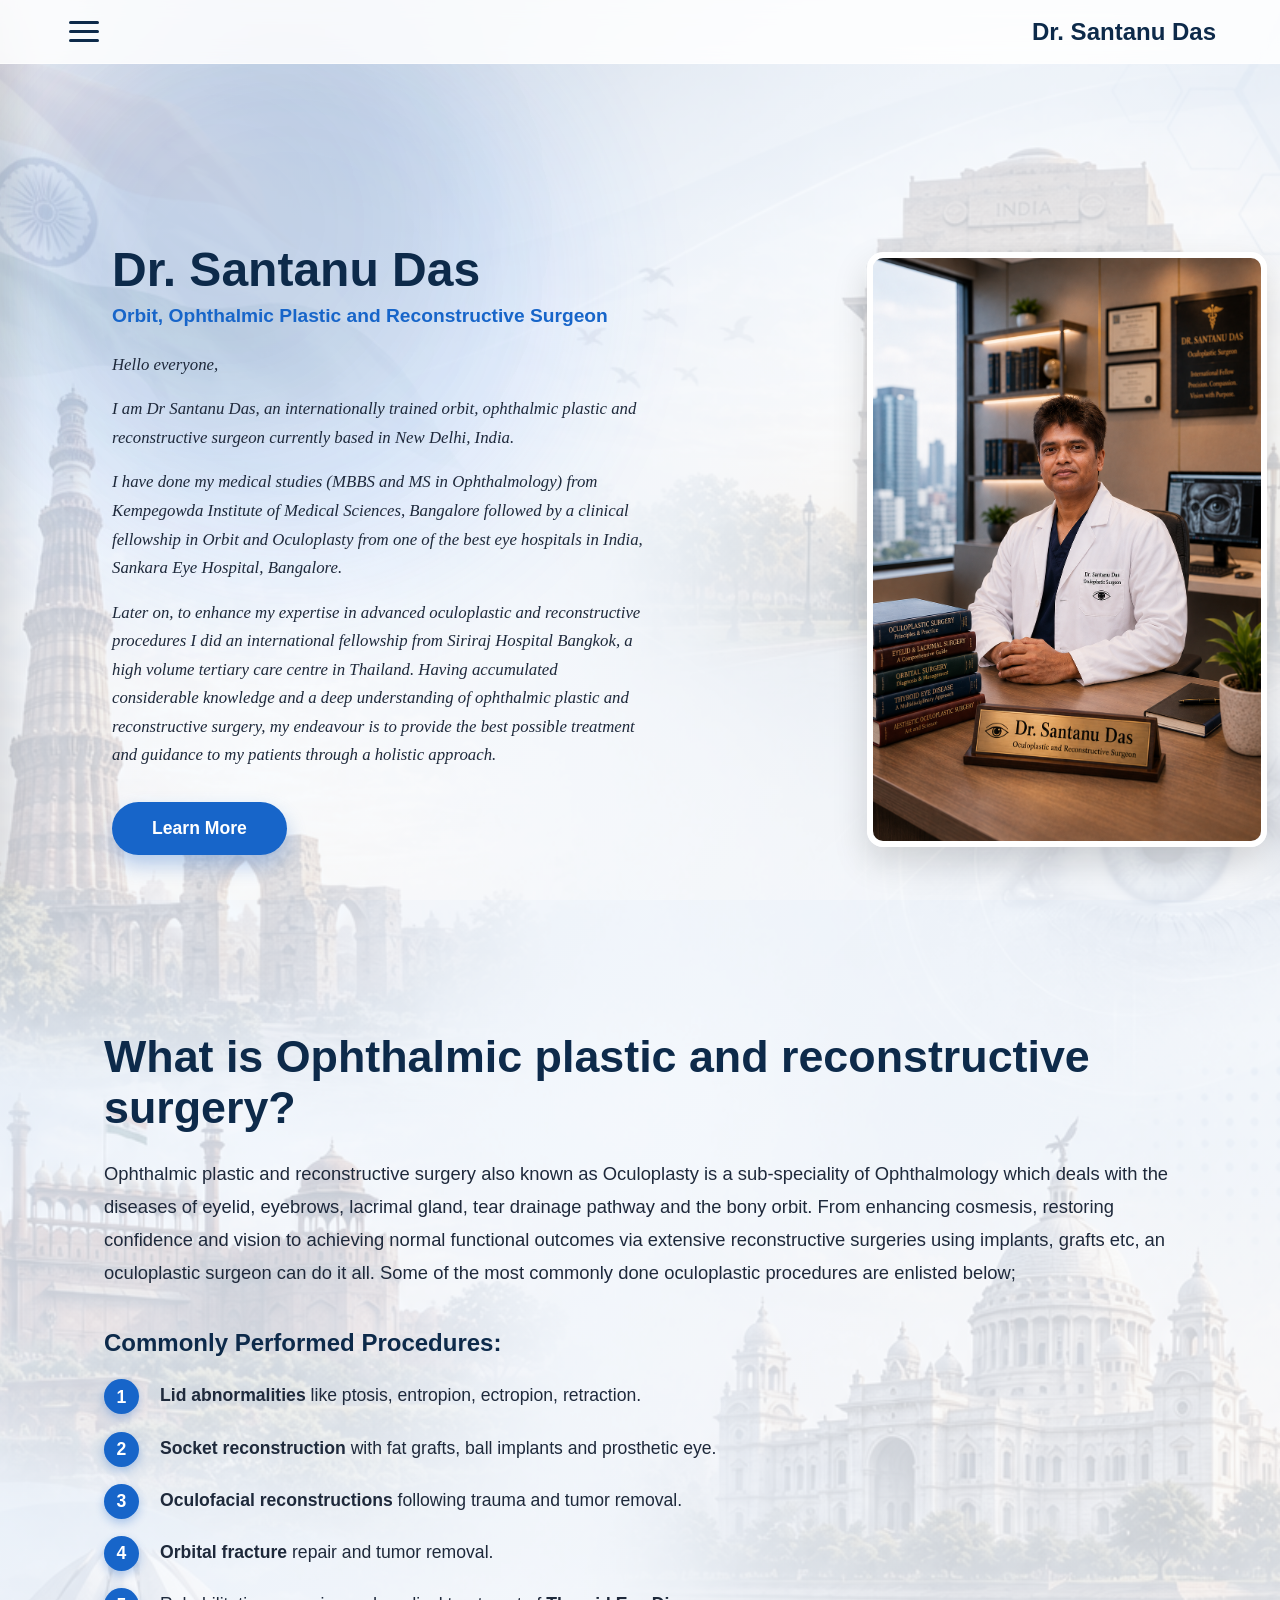
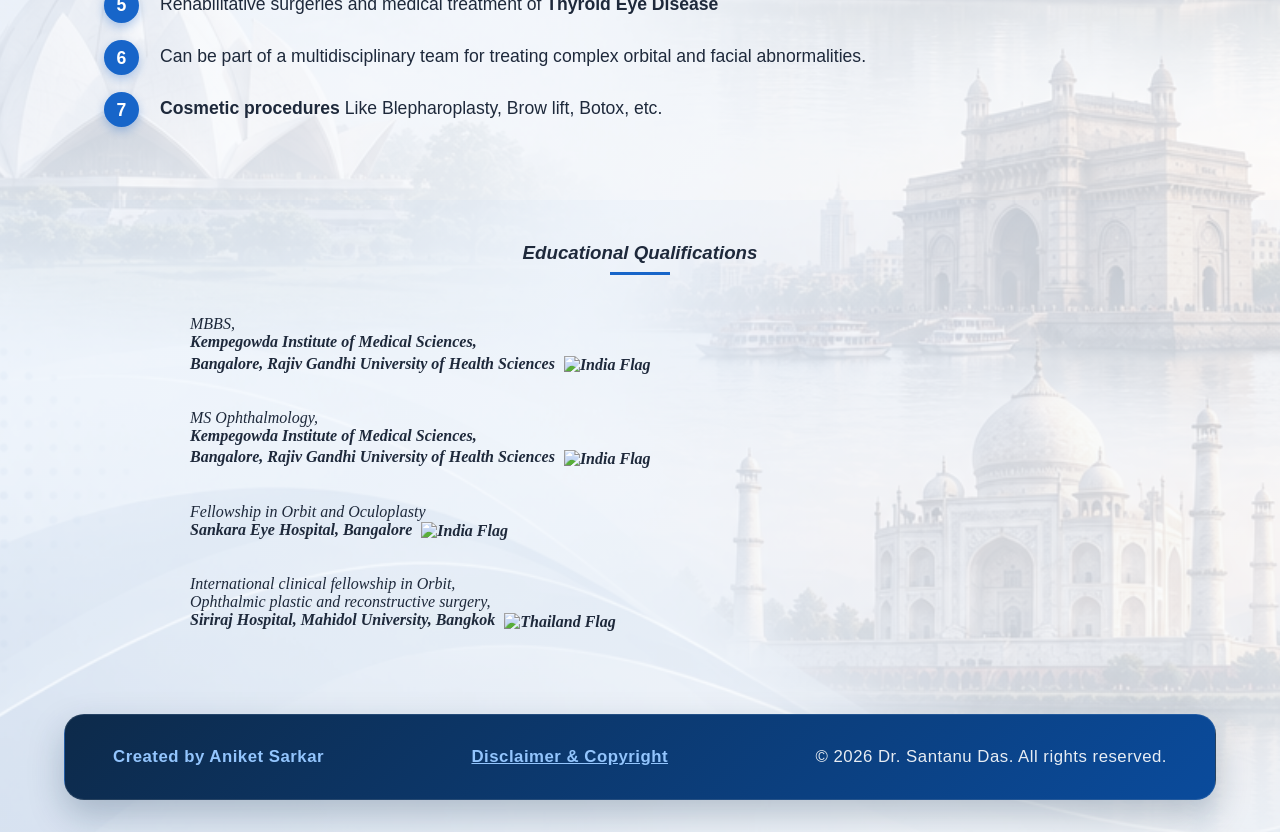
==== commit ff9f0664: "index.html" ====
--- a/index.html
+++ b/index.html
@@ -129,7 +129,7 @@
 
          <div class="hero-image-container">
             <div style="width: 100%; display: flex; justify-content: center; align-items: center;">
-                <img src="Images/santanu das 2.png" alt="Dr. Santanu Das" style="width: 100%; max-width: 400px; height: auto; display: block; border-radius: 16px; border: 6px solid #ffffff; box-shadow: 0 15px 35px rgba(0, 0, 0, 0.15); position: relative; left: 80px;">
+                <img src="Images/santanu das 3.png" alt="Dr. Santanu Das" style="width: 100%; max-width: 400px; height: auto; display: block; border-radius: 16px; border: 6px solid #ffffff; box-shadow: 0 15px 35px rgba(0, 0, 0, 0.15); position: relative; left: 80px;">
             </div>
          </div>
         </section>
